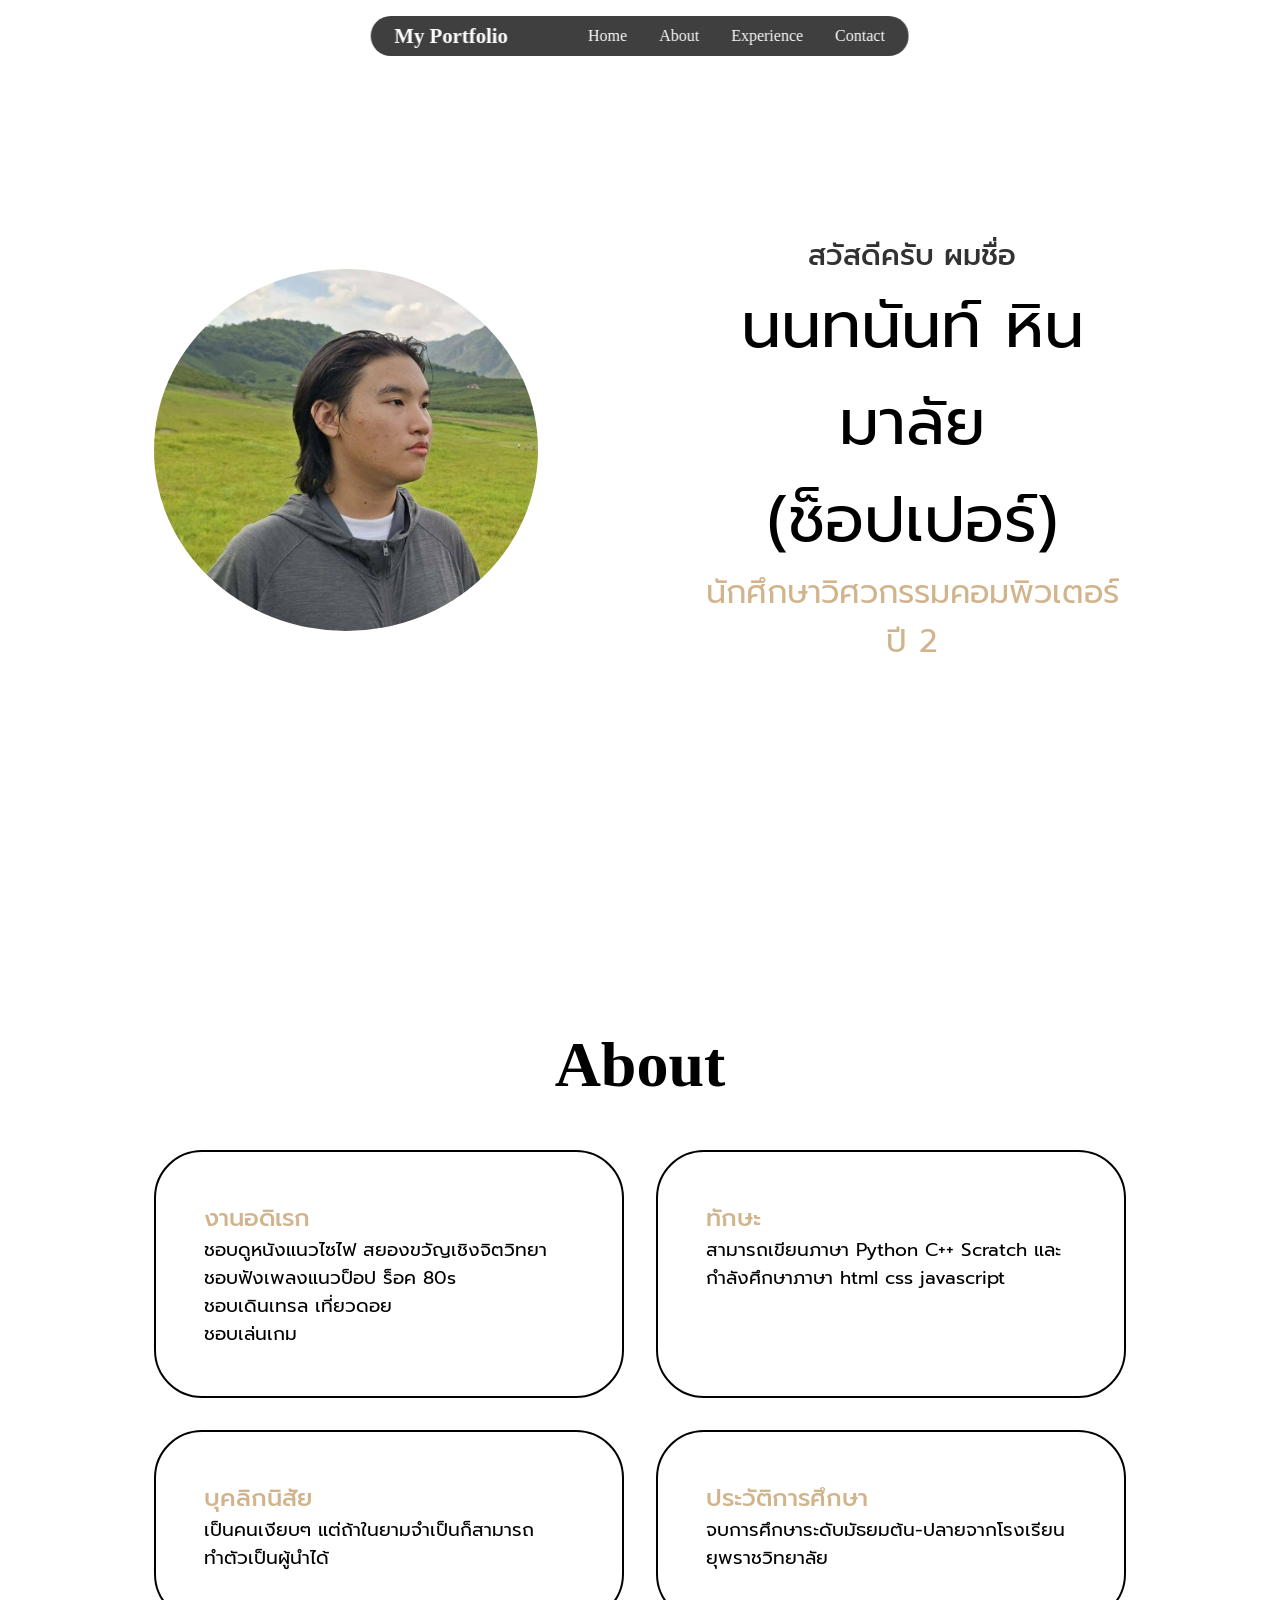
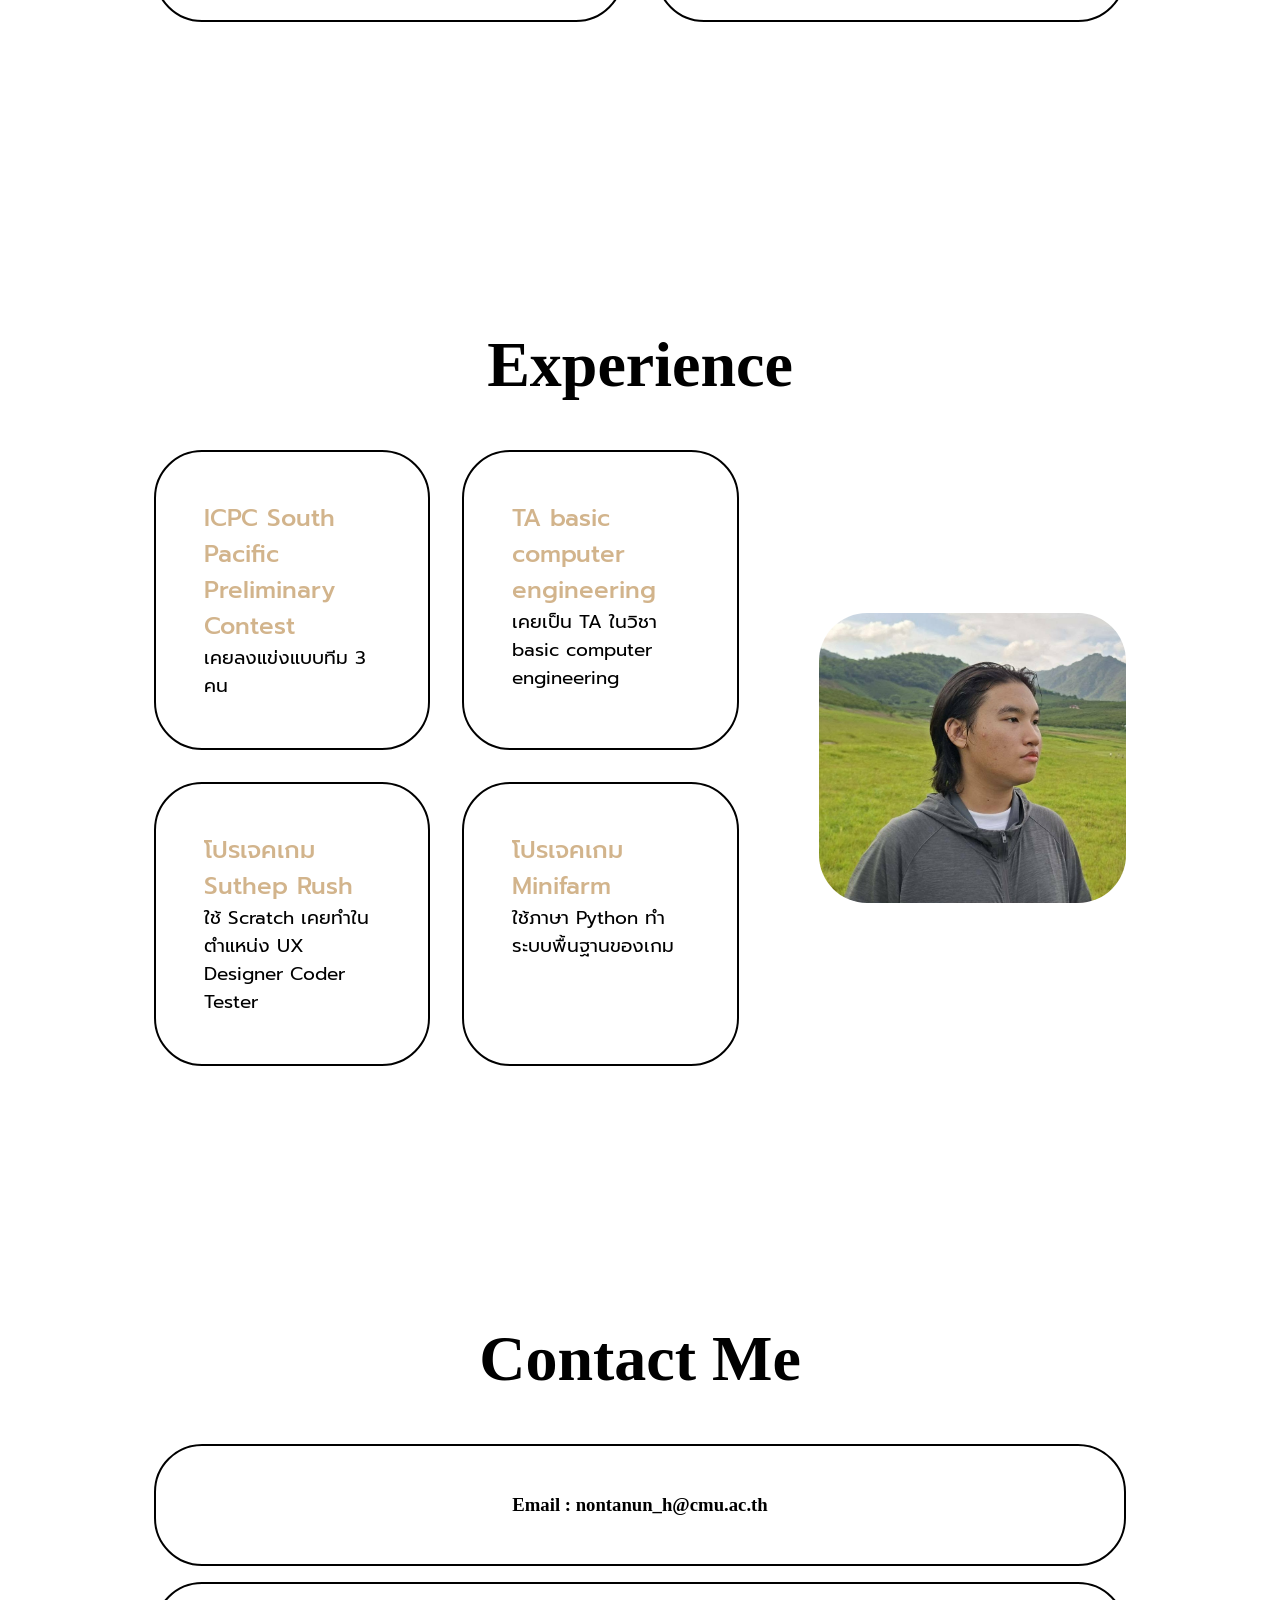
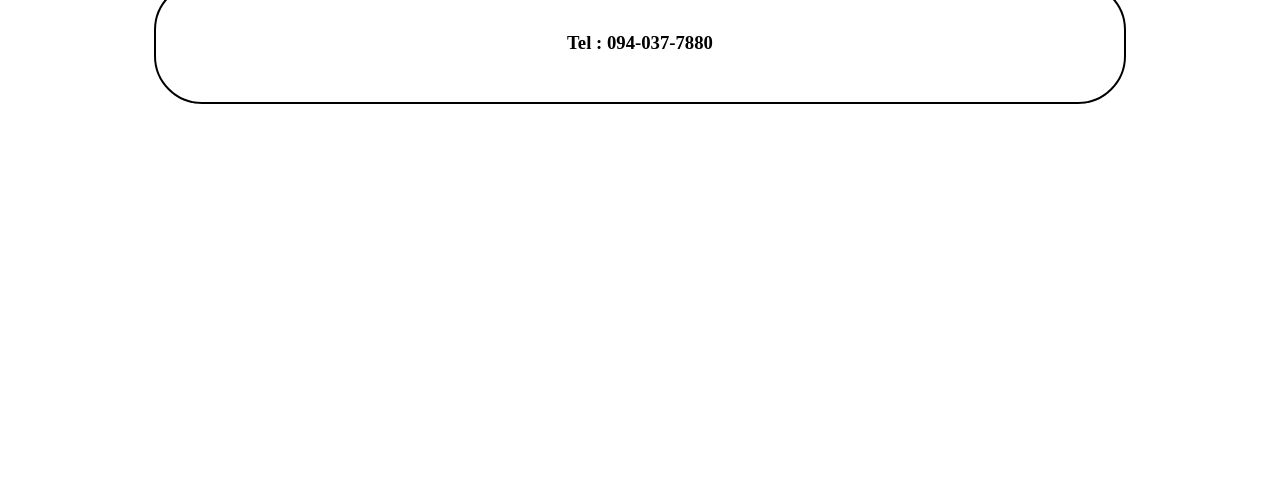
==== index.html @ 086b1351 "Completed" ====
<!doctype html>
<html lang="en">
  <head>
    <meta charset="UTF-8" />
    <meta name="viewport" content="width=device-width, initial-scale=1.0" />
    <title>My Portfolio</title>
    <link rel="stylesheet" href="style.css" />
    <link rel="preconnect" href="https://fonts.googleapis.com" />
    <link rel="preconnect" href="https://fonts.gstatic.com" crossorigin />
    <link
      href="https://fonts.googleapis.com/css2?family=Noto+Sans+Thai:wght@100..900&family=Prompt:ital,wght@0,300;0,400;0,600;0,700;1,300;1,400;1,600;1,700&display=swap"
      rel="stylesheet"
    />
  </head>
  <body>
    <header class="header">
      <a href="#" class="logo"><span>My Portfolio</span></a>

      <ul class="nav-links">
        <li><a href="#home">Home</a></li>
        <li><a href="#about">About</a></li>
        <li><a href="#experience">Experience</a></li>
        <li><a href="#contact">Contact</a></li>
      </ul>
    </header>

    <section id="home" class="home">
      <div class="home-container">
        <img src="images\pic 1.jpg" alt="" />
        <div class="info-box">
          <div class="text">
            <h3 class="prompt-regular">สวัสดีครับ ผมชื่อ</h3>
            <h1 class="prompt-semibold">
              นนทนันท์ หินมาลัย <br />
              (ช็อปเปอร์)
            </h1>
            <span class="prompt-regular">นักศึกษาวิศวกรรมคอมพิวเตอร์ ปี 2</span>
          </div>
        </div>
      </div>
    </section>

    <section id="about" class="about">
      <h2 class="section-title">About</h2>
      <div class="about-info">
        <div class="grid">
          <div class="grid-card">
            <span class="prompt-semibold">งานอดิเรก</span>
            <h3 class="prompt-regular">
              ชอบดูหนังแนวไซไฟ สยองขวัญเชิงจิตวิทยา <br />
              ชอบฟังเพลงแนวป็อป ร็อค 80s <br />
              ชอบเดินเทรล เที่ยวดอย <br />
              ชอบเล่นเกม
            </h3>
          </div>
          <div class="grid-card">
            <span class="prompt-semibold">ทักษะ</span>
            <h3 class="prompt-regular">
              สามารถเขียนภาษา Python C++ Scratch และกำลังศึกษาภาษา html css
              javascript
            </h3>
          </div>
          <div class="grid-card">
            <span class="prompt-semibold">บุคลิกนิสัย</span>
            <h3 class="prompt-regular">
              เป็นคนเงียบๆ แต่ถ้าในยามจำเป็นก็สามารถทำตัวเป็นผู้นำได้
            </h3>
          </div>
          <div class="grid-card">
            <span class="prompt-semibold">ประวัติการศึกษา</span>
            <h3 class="prompt-regular">
              จบการศึกษาระดับมัธยมต้น-ปลายจากโรงเรียนยุพราชวิทยาลัย
            </h3>
          </div>
        </div>
      </div>
    </section>

    <section id="experience" class="experience">
      <h2 class="section-title">Experience</h2>
      <div class="experience-info">
        <div class="grid">
          <div class="grid-card">
            <span class="prompt-semibold"
              >ICPC South Pacific Preliminary Contest</span
            >
            <h3 class="prompt-regular">เคยลงแข่งแบบทีม 3 คน</h3>
          </div>
          <div class="grid-card">
            <span class="prompt-semibold">TA basic computer engineering</span>
            <h3 class="prompt-regular">
              เคยเป็น TA ในวิชา basic computer engineering
            </h3>
          </div>
          <div class="grid-card">
            <span class="prompt-semibold">โปรเจคเกม Suthep Rush </span>
            <h3 class="prompt-regular">
              ใช้ Scratch เคยทำในตำแหน่ง UX Designer Coder Tester
            </h3>
          </div>
          <div class="grid-card">
            <span class="prompt-semibold">โปรเจคเกม Minifarm</span>
            <h3 class="prompt-regular">ใช้ภาษา Python ทำระบบพื้นฐานของเกม</h3>
          </div>
        </div>
        <img src="images\pic 1.jpg" alt="" />
      </div>
    </section>

    <section class="contact" id="contact">
      <h2 class="section-title">Contact Me</h2>
      <h3 class="grid-card">Email : nontanun_h@cmu.ac.th</h3>
      <h3 class="grid-card">Tel : 094-037-7880</h3>
    </section>
  </body>
</html>
---- style.css ----
* {
  margin: 0;
  padding: 0;
  box-sizing: border-box;
  font-family: "Poppins";
  text-decoration: none;
  scroll-behavior: smooth;
  list-style: none;
}

header {
  position: fixed;
  top: 1rem;
  left: 50%;
  transform: translateX(-50%);
  display: flex;
  align-items: center;
  justify-content: center;
  gap: 5rem;
  background-color: rgb(64, 63, 63);
  backdrop-filter: blur(8px);
  color: white;
  padding: 0.5rem 1.5rem;
  border-radius: 3rem;
  z-index: 1000;
}

.prompt-regular {
  font-family: "Prompt", sans-serif;
  font-weight: 400;
  font-style: normal;
}

.prompt-semibold {
  font-family: "Prompt", sans-serif;
  font-weight: 600;
  font-style: normal;
}

.logo {
  color: white;
  font-size: 1.3rem;
  font-weight: 600;
  text-wrap: nowrap;
  transition: 0.3s ease-in-out;
}

.logo:hover {
  transform: scale(1.1);
}

.nav-links {
  display: flex;
  gap: 2rem;
}

li a {
  position: relative;
  color: white;
  font-weight: 300;
}
li a::before {
  position: absolute;
  content: "";
  width: 0;
  left: 0;
  height: 5px;
  top: 25px;
  border-radius: 1rem;
  transition: 0.3 ease-in-out;
  background: tan;
}

li a:hover::before {
  width: 100%;
}

section {
  min-height: 100vh;
  padding: 8rem 12%;
  width: 100%;
  position: relative;
}

.home {
  display: flex;
  align-items: center;
  justify-content: center;
}

.home .home-container {
  display: flex;
  align-items: center;
  justify-content: center;
  gap: 10rem;
}

.home img {
  width: 30vw;
  border-radius: 50%;
}

.about-info {
  display: flex;
  align-items: center;
  justify-content: center;
  gap: 5rem;
}

.info-box {
  display: flex;
  flex-direction: column;
  text-align: center;
  align-items: center;
  justify-content: center;
  gap: 1.5rem;
}

.info-box h3 {
  font-size: 1.8rem;
  font-weight: 500;
  opacity: 0.8;
}

.info-box h1 {
  font-size: 4rem;
  font-weight: 400;
}

.info-box span {
  background: tan;
  background-clip: text;
  color: transparent;
  font-size: 2rem;
}

.section-title {
  text-align: center;
  font-size: 4rem;
  font-weight: 600;
  margin-bottom: 3rem;
}

.experience-info {
  display: flex;
  align-items: center;
  justify-content: center;
  gap: 5rem;
}

.experience img {
  width: 24vw;
  border-radius: 3rem;
}

.grid {
  display: grid;
  grid-template-columns: repeat(2, 1fr);
  gap: 2rem;
}

.grid-card {
  border: 2px solid black;
  border-radius: 3rem;
  padding: 3rem;
  display: flex;
  flex-direction: column;
  align-items: baseline;
  justify-content: left;
  cursor: pointer;
  transition: 0.2s ease-in-out;
}

.grid-card:hover {
  transform: scale(1.02);
  background-color: black;
  color: white;
}

.grid-card span {
  font-size: 1.5rem;
  font-weight: 500;
  background: tan;
  background-clip: text;
  color: transparent;
}

::-webkit-scrollbar {
  width: 20px;
}

::-webkit-scrollbar-track {
  background-color: rgb(219, 219, 219);
}

::-webkit-scrollbar-thumb {
  background: tan;
}

.contact h3 {
  display: flex;
  flex-direction: column;
  align-items: center;
  justify-content: center;
  text-align: center;
  gap: 2rem;
  margin-top: 1rem;
}
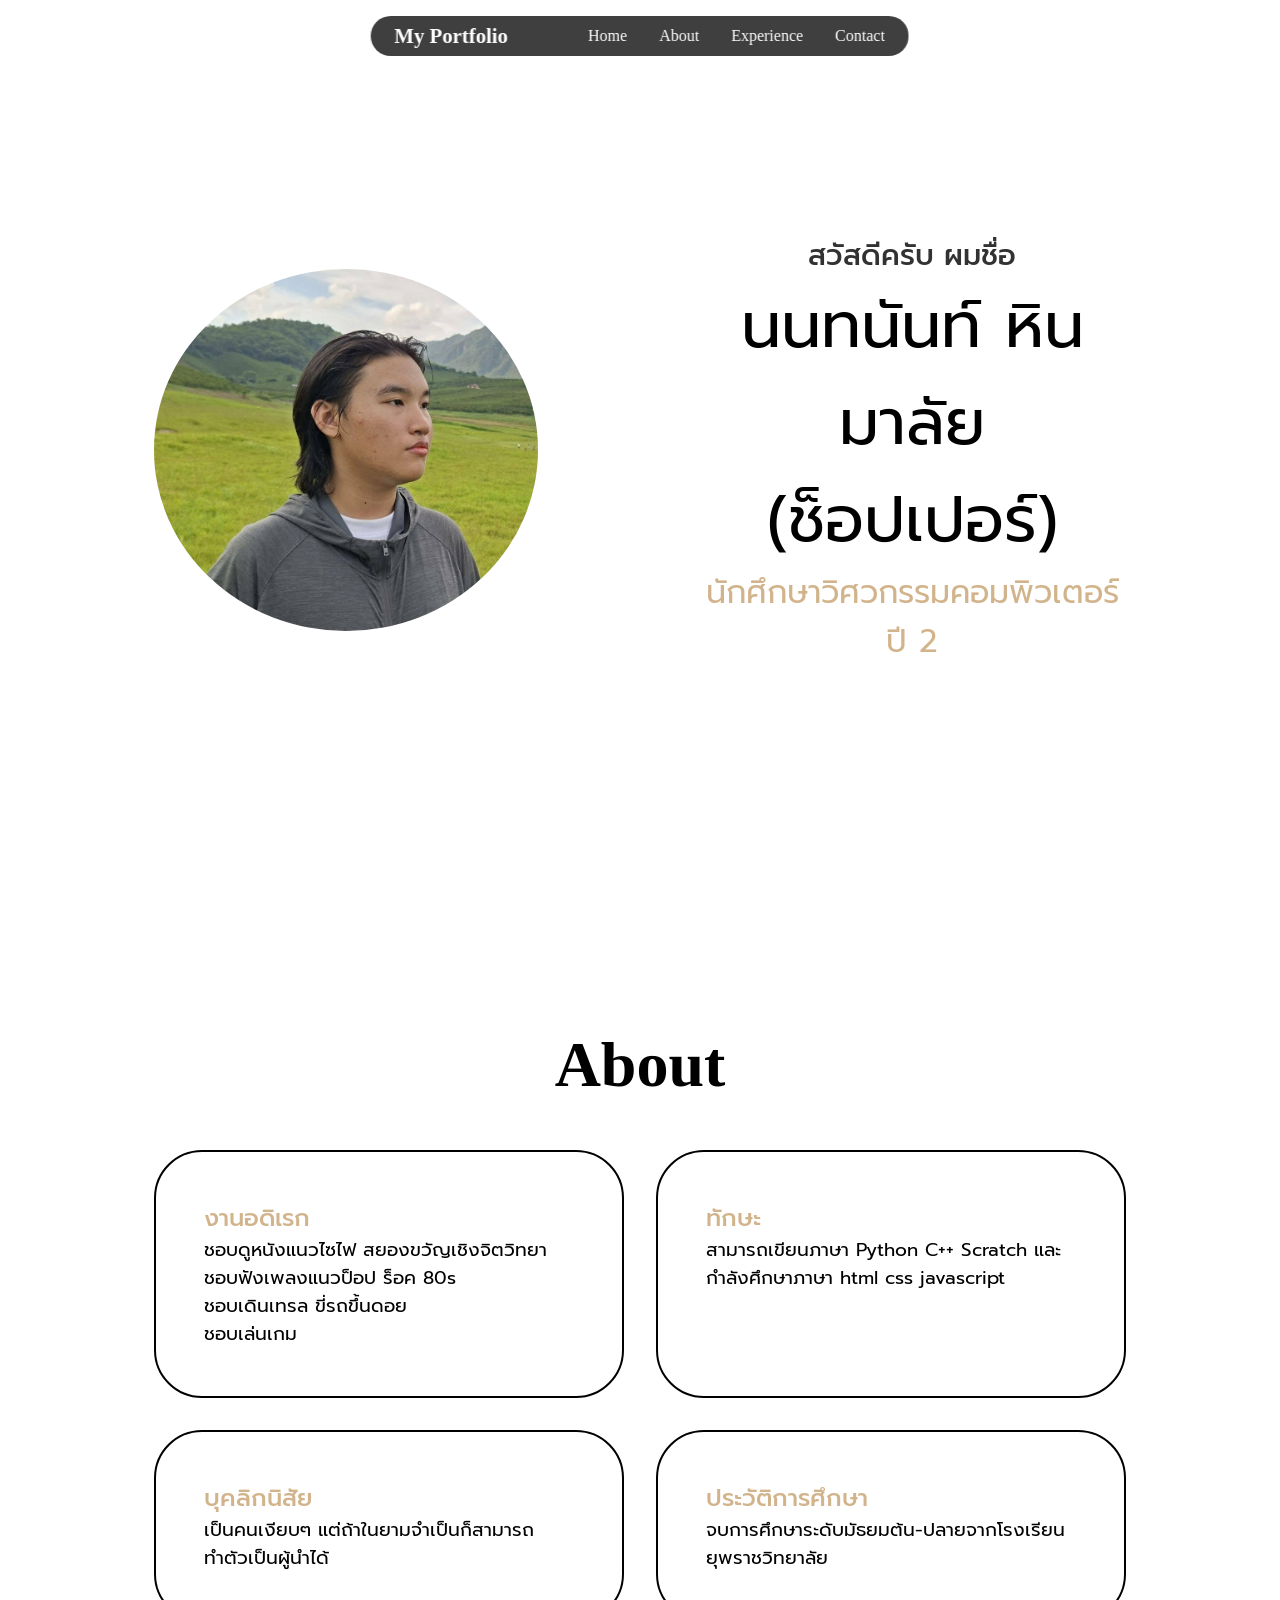
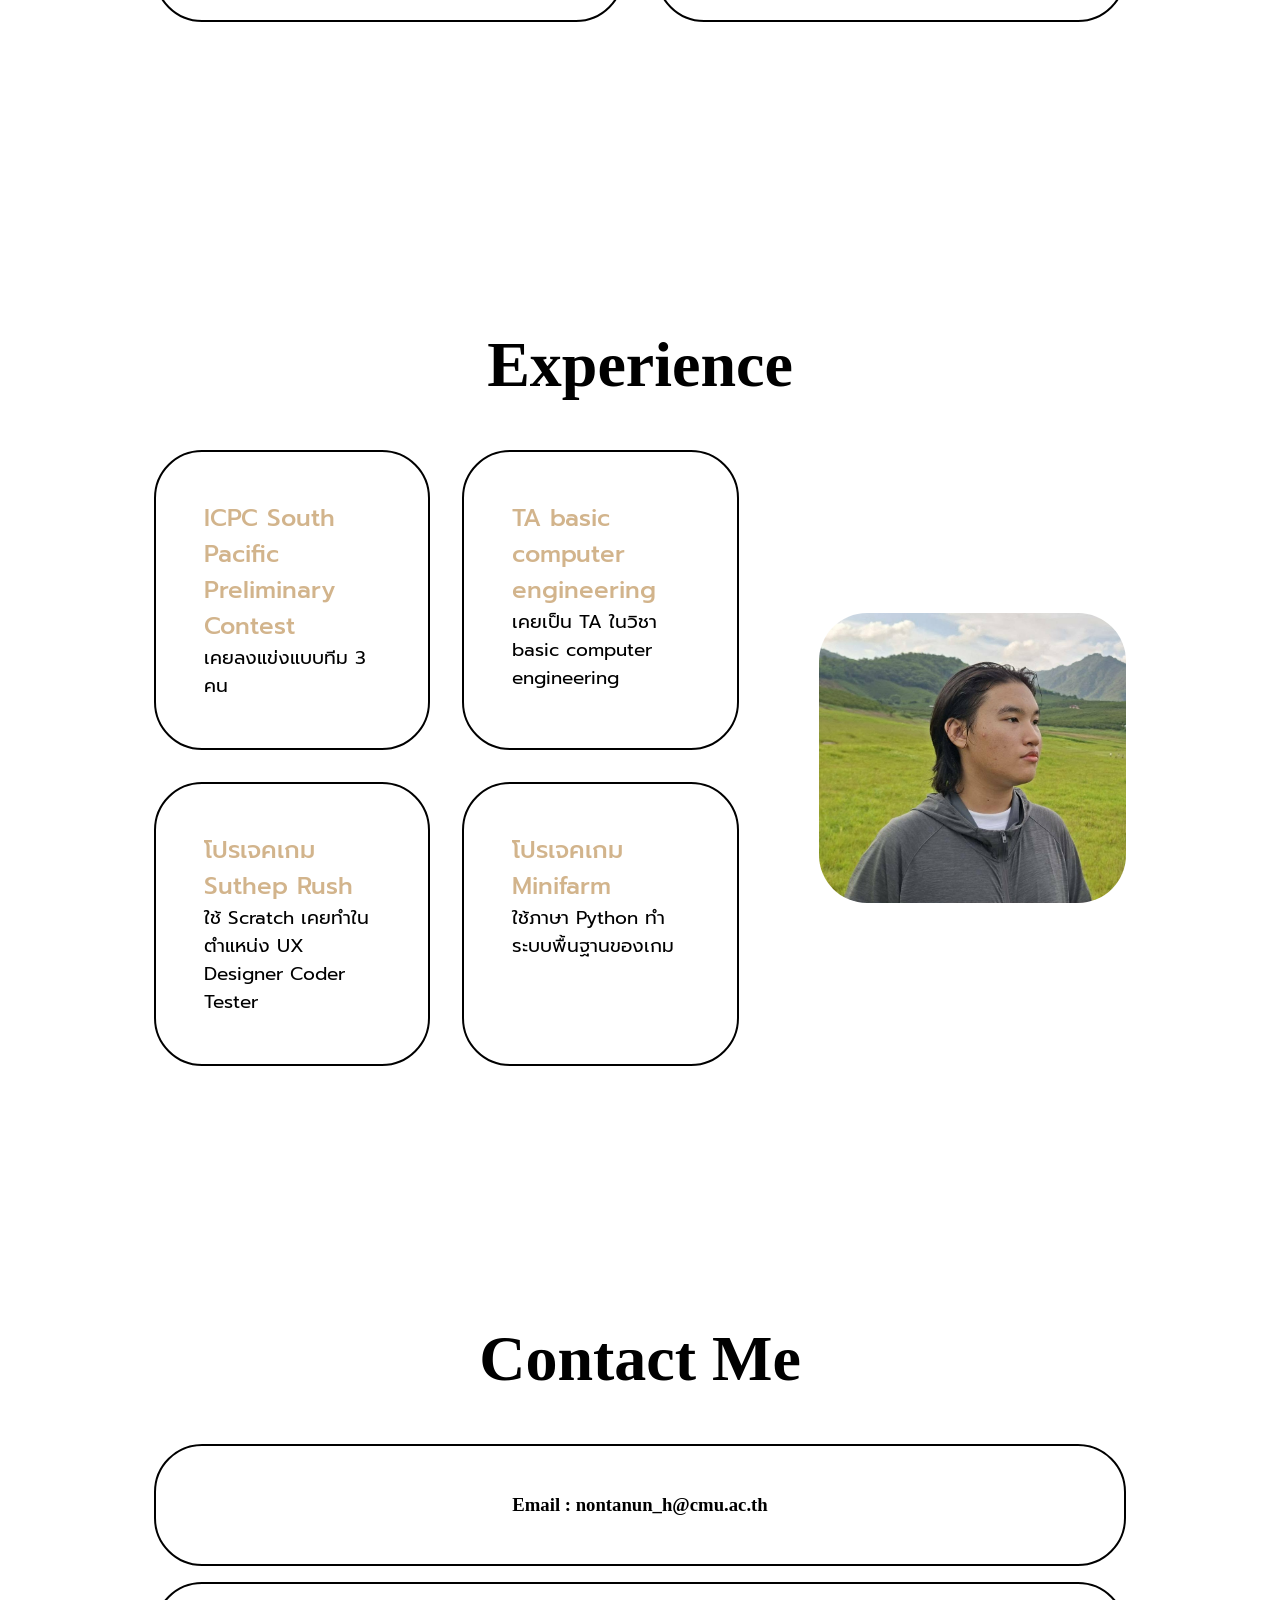
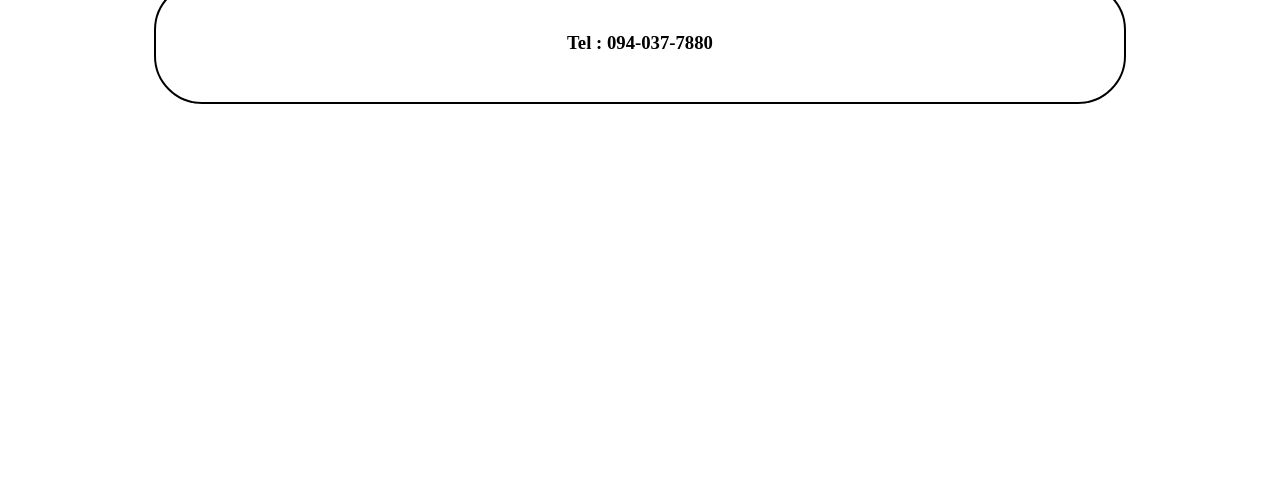
==== commit 87874a82: "add info" ====
--- a/index.html
+++ b/index.html
@@ -49,7 +49,7 @@
             <h3 class="prompt-regular">
               ชอบดูหนังแนวไซไฟ สยองขวัญเชิงจิตวิทยา <br />
               ชอบฟังเพลงแนวป็อป ร็อค 80s <br />
-              ชอบเดินเทรล เที่ยวดอย <br />
+              ชอบเดินเทรล ขี่รถขึ้นดอย <br />
               ชอบเล่นเกม
             </h3>
           </div>
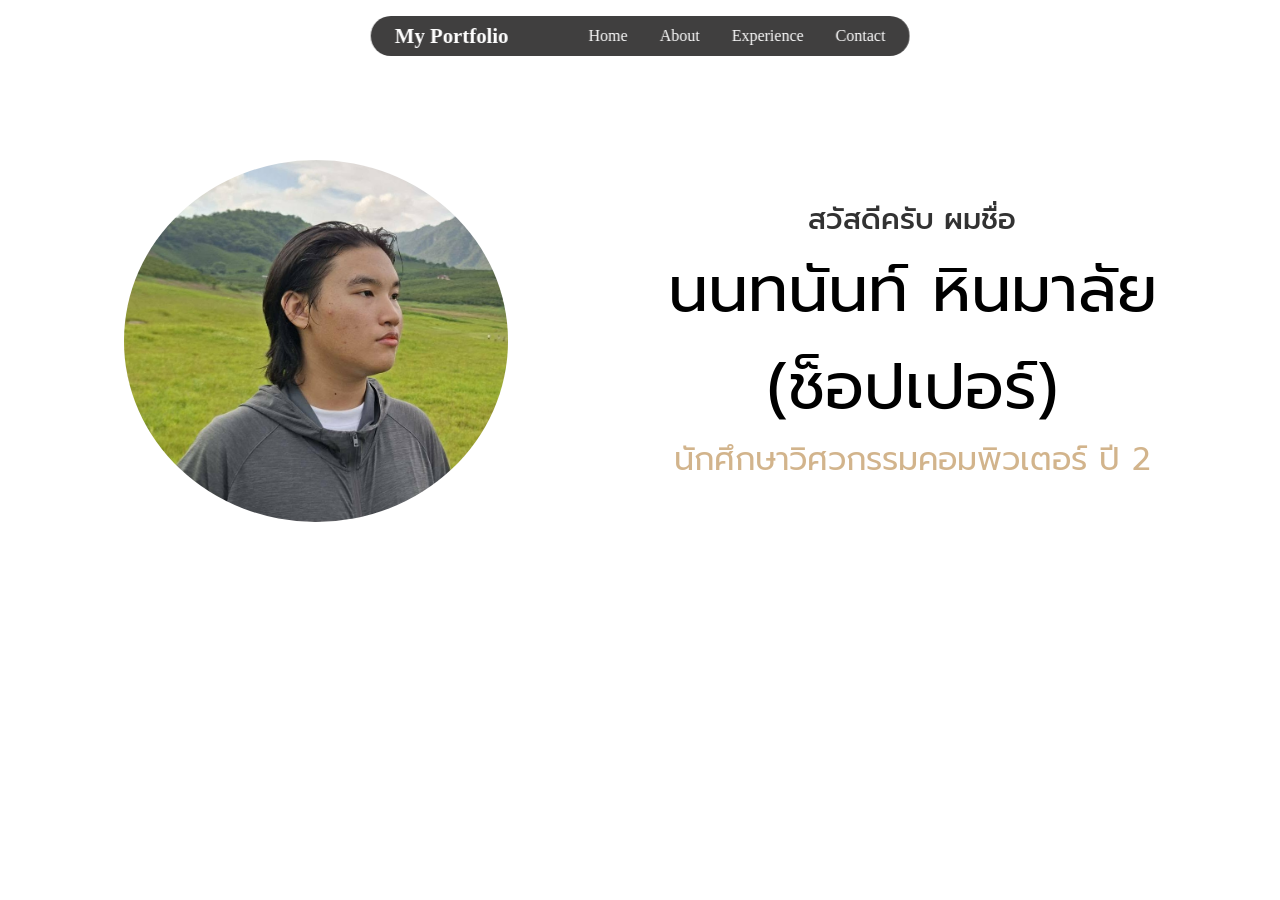
==== commit 78204696: "Change Style" ====
--- a/index.html
+++ b/index.html
@@ -17,15 +17,14 @@
       <a href="#" class="logo"><span>My Portfolio</span></a>
 
       <ul class="nav-links">
-        <li><a href="#home">Home</a></li>
-        <li><a href="#about">About</a></li>
-        <li><a href="#experience">Experience</a></li>
-        <li><a href="#contact">Contact</a></li>
+        <li><a href="index.html">Home</a></li>
+        <li><a href="about.html">About</a></li>
+        <li><a href="experience.html">Experience</a></li>
+        <li><a href="contact.html">Contact</a></li>
       </ul>
     </header>
 
-    <section id="home" class="home">
-      <div class="home-container">
+    <div class="home-container">
         <img src="images\pic 1.jpg" alt="" />
         <div class="info-box">
           <div class="text">
@@ -38,79 +37,6 @@
           </div>
         </div>
       </div>
-    </section>
-
-    <section id="about" class="about">
-      <h2 class="section-title">About</h2>
-      <div class="about-info">
-        <div class="grid">
-          <div class="grid-card">
-            <span class="prompt-semibold">งานอดิเรก</span>
-            <h3 class="prompt-regular">
-              ชอบดูหนังแนวไซไฟ สยองขวัญเชิงจิตวิทยา <br />
-              ชอบฟังเพลงแนวป็อป ร็อค 80s <br />
-              ชอบเดินเทรล ขี่รถขึ้นดอย <br />
-              ชอบเล่นเกม
-            </h3>
-          </div>
-          <div class="grid-card">
-            <span class="prompt-semibold">ทักษะ</span>
-            <h3 class="prompt-regular">
-              สามารถเขียนภาษา Python C++ Scratch และกำลังศึกษาภาษา html css
-              javascript
-            </h3>
-          </div>
-          <div class="grid-card">
-            <span class="prompt-semibold">บุคลิกนิสัย</span>
-            <h3 class="prompt-regular">
-              เป็นคนเงียบๆ แต่ถ้าในยามจำเป็นก็สามารถทำตัวเป็นผู้นำได้
-            </h3>
-          </div>
-          <div class="grid-card">
-            <span class="prompt-semibold">ประวัติการศึกษา</span>
-            <h3 class="prompt-regular">
-              จบการศึกษาระดับมัธยมต้น-ปลายจากโรงเรียนยุพราชวิทยาลัย
-            </h3>
-          </div>
-        </div>
-      </div>
-    </section>
-
-    <section id="experience" class="experience">
-      <h2 class="section-title">Experience</h2>
-      <div class="experience-info">
-        <div class="grid">
-          <div class="grid-card">
-            <span class="prompt-semibold"
-              >ICPC South Pacific Preliminary Contest</span
-            >
-            <h3 class="prompt-regular">เคยลงแข่งแบบทีม 3 คน</h3>
-          </div>
-          <div class="grid-card">
-            <span class="prompt-semibold">TA basic computer engineering</span>
-            <h3 class="prompt-regular">
-              เคยเป็น TA ในวิชา basic computer engineering
-            </h3>
-          </div>
-          <div class="grid-card">
-            <span class="prompt-semibold">โปรเจคเกม Suthep Rush </span>
-            <h3 class="prompt-regular">
-              ใช้ Scratch เคยทำในตำแหน่ง UX Designer Coder Tester
-            </h3>
-          </div>
-          <div class="grid-card">
-            <span class="prompt-semibold">โปรเจคเกม Minifarm</span>
-            <h3 class="prompt-regular">ใช้ภาษา Python ทำระบบพื้นฐานของเกม</h3>
-          </div>
-        </div>
-        <img src="images\pic 1.jpg" alt="" />
-      </div>
-    </section>
-
-    <section class="contact" id="contact">
-      <h2 class="section-title">Contact Me</h2>
-      <h3 class="grid-card">Email : nontanun_h@cmu.ac.th</h3>
-      <h3 class="grid-card">Tel : 094-037-7880</h3>
-    </section>
+    </div>
   </body>
 </html>
--- a/style.css
+++ b/style.css
@@ -75,27 +75,15 @@
   width: 100%;
 }
 
-section {
-  min-height: 100vh;
-  padding: 8rem 12%;
-  width: 100%;
-  position: relative;
-}
-
-.home {
-  display: flex;
-  align-items: center;
-  justify-content: center;
-}
-
-.home .home-container {
+.home-container {
   display: flex;
   align-items: center;
   justify-content: center;
   gap: 10rem;
+  margin-top: 10rem;
 }
 
-.home img {
+.home-container img {
   width: 30vw;
   border-radius: 50%;
 }
@@ -136,6 +124,7 @@
 
 .section-title {
   text-align: center;
+  margin-top: 7rem;
   font-size: 4rem;
   font-weight: 600;
   margin-bottom: 3rem;
@@ -145,10 +134,10 @@
   display: flex;
   align-items: center;
   justify-content: center;
-  gap: 5rem;
+  gap: 3rem;
 }
 
-.experience img {
+.experience-info img {
   width: 24vw;
   border-radius: 3rem;
 }
@@ -184,25 +173,3 @@
   background-clip: text;
   color: transparent;
 }
-
-::-webkit-scrollbar {
-  width: 20px;
-}
-
-::-webkit-scrollbar-track {
-  background-color: rgb(219, 219, 219);
-}
-
-::-webkit-scrollbar-thumb {
-  background: tan;
-}
-
-.contact h3 {
-  display: flex;
-  flex-direction: column;
-  align-items: center;
-  justify-content: center;
-  text-align: center;
-  gap: 2rem;
-  margin-top: 1rem;
-}
